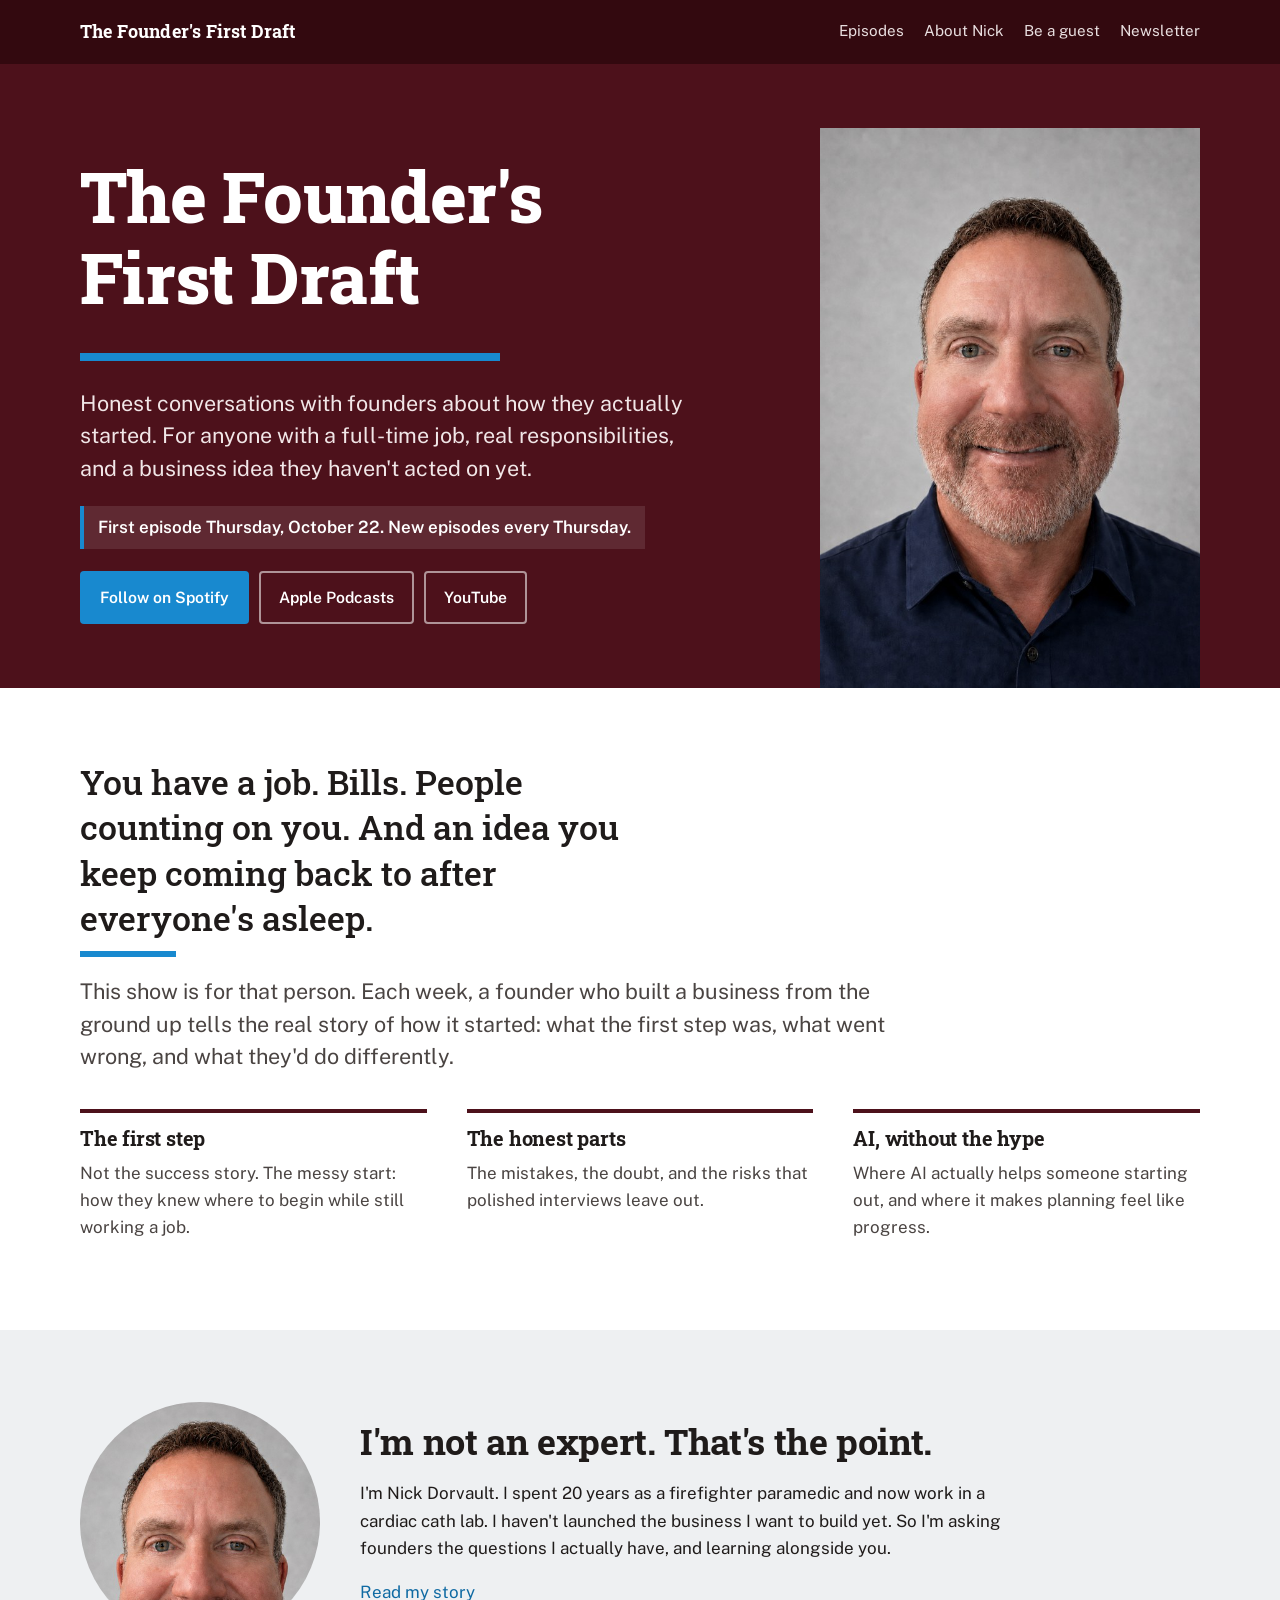
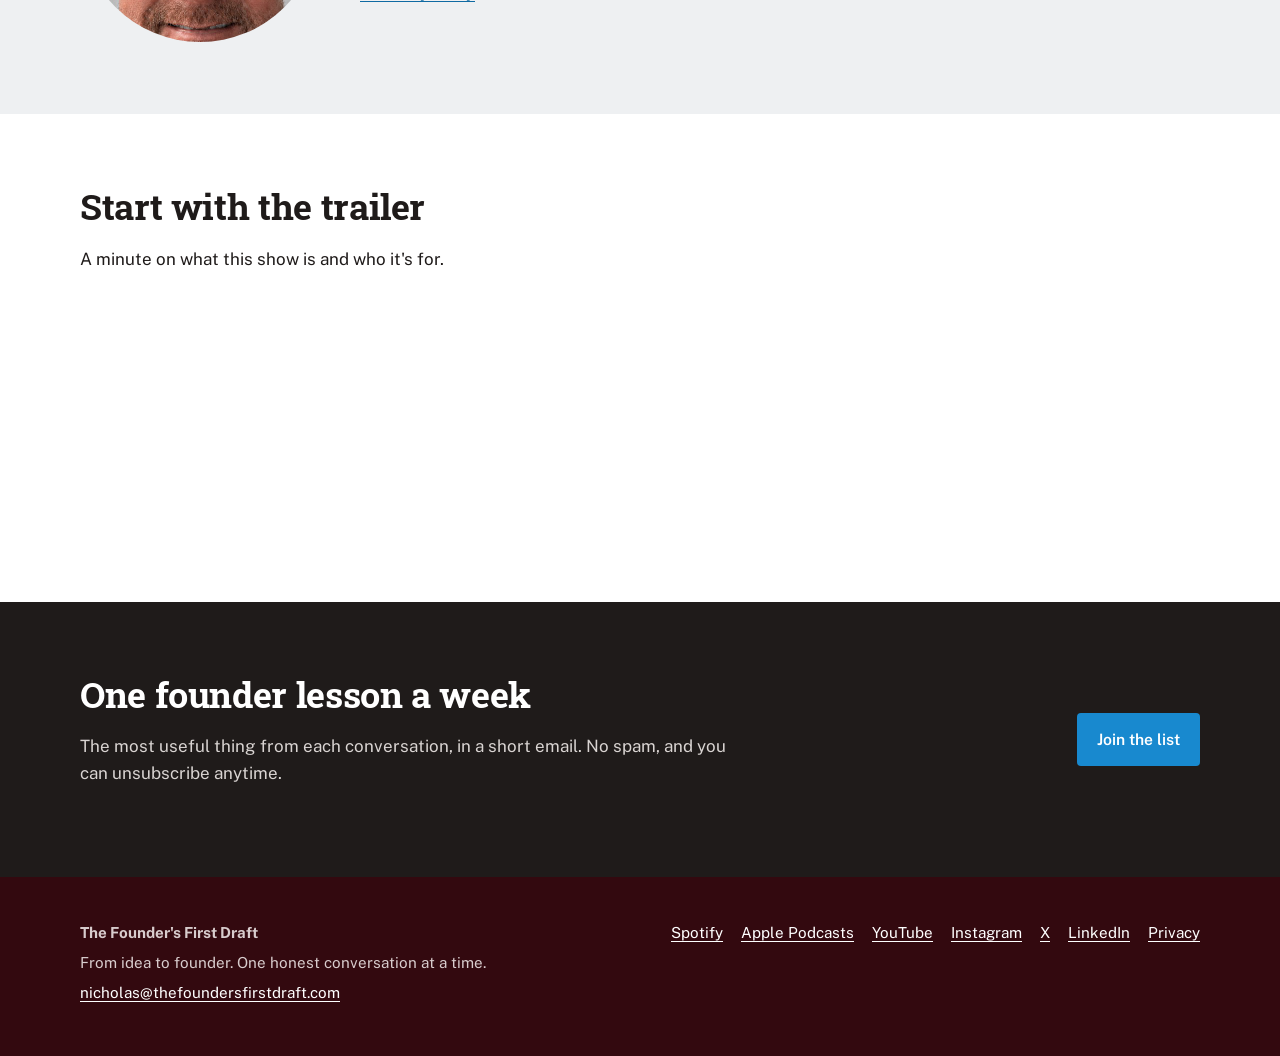
==== index.html @ 03637334 "Rebuild site as static pages for GitHub Pages New home, about, episodes, guest, newsletter and priva" ====
<!doctype html>
<html lang="en">
<head>
<meta charset="utf-8">
<meta name="viewport" content="width=device-width, initial-scale=1">
<title>The Founder's First Draft | A podcast for people with a job and an idea</title>
<meta name="description" content="Honest conversations with founders about how they actually started, for people with a full-time job and a business idea they haven't acted on yet. Hosted by Nick Dorvault.">
<link rel="canonical" href="https://thefoundersfirstdraft.com/">
<meta property="og:type" content="website">
<meta property="og:site_name" content="The Founder's First Draft">
<meta property="og:title" content="The Founder's First Draft">
<meta property="og:description" content="Honest conversations with founders about how they actually started. From idea to founder, one honest conversation at a time.">
<meta property="og:url" content="https://thefoundersfirstdraft.com/">
<meta property="og:image" content="https://thefoundersfirstdraft.com/img/og-image.jpg">
<meta property="og:image:width" content="1200">
<meta property="og:image:height" content="630">
<meta property="og:image:alt" content="Nick Dorvault, host of The Founder's First Draft">
<meta name="twitter:card" content="summary_large_image">
<meta name="twitter:site" content="@foundrsdraft">
<link rel="icon" href="img/favicon.svg" type="image/svg+xml">
<link rel="apple-touch-icon" href="img/apple-touch-icon.png">
<link rel="preconnect" href="https://fonts.googleapis.com">
<link rel="preconnect" href="https://fonts.gstatic.com" crossorigin>
<link href="https://fonts.googleapis.com/css2?family=Public+Sans:wght@400;600;700&family=Roboto+Slab:wght@500;700;800&display=swap" rel="stylesheet">
<link rel="stylesheet" href="styles.css">
<script async src="https://www.googletagmanager.com/gtag/js?id=G-2Q0HF4FX7N"></script>
<script>window.dataLayer=window.dataLayer||[];function gtag(){dataLayer.push(arguments);}gtag('js',new Date());gtag('config','G-2Q0HF4FX7N');</script>
<script type="application/ld+json">
{
  "@context": "https://schema.org",
  "@type": "PodcastSeries",
  "name": "The Founder's First Draft",
  "url": "https://thefoundersfirstdraft.com/",
  "description": "Honest conversations with founders about how they actually started, for people with a full-time job and a business idea.",
  "image": "https://thefoundersfirstdraft.com/img/cover.jpg",
  "author": { "@type": "Person", "name": "Nick Dorvault" },
  "sameAs": [
    "https://open.spotify.com/show/4vHqsm9LxcR3t2k3SPgh0b",
    "https://podcasts.apple.com/us/podcast/the-founders-first-draft/id6808995737",
    "https://www.youtube.com/@TheFoundersFirstDraft",
    "https://www.instagram.com/foundersfirstdraft/",
    "https://x.com/foundrsdraft"
  ]
}
</script>
</head>
<body>
<a class="skip" href="#main">Skip to content</a>
<header class="site-header">
  <div class="wrap">
    <a class="brand" href="index.html">The Founder's First Draft</a>
    <nav class="nav" aria-label="Main">
      <a href="episodes/index.html">Episodes</a>
      <a href="about.html">About Nick</a>
      <a href="guest.html">Be a guest</a>
      <a href="newsletter.html">Newsletter</a>
    </nav>
  </div>
</header>

<main id="main">
  <section class="hero">
    <div class="wrap">
      <div class="hero-copy">
        <h1>The Founder's First&nbsp;Draft</h1>
        <span class="rule" aria-hidden="true"></span>
        <p class="lede">Honest conversations with founders about how they actually started. For anyone with a full-time job, real responsibilities, and a business idea they haven't acted on yet.</p>
        <p class="launch">First episode Thursday, October 22. New episodes every Thursday.</p>
        <ul class="listen">
          <li><a class="btn btn-primary" href="https://open.spotify.com/show/4vHqsm9LxcR3t2k3SPgh0b">Follow on Spotify</a></li>
          <li><a class="btn btn-ghost" href="https://podcasts.apple.com/us/podcast/the-founders-first-draft/id6808995737">Apple Podcasts</a></li>
          <li><a class="btn btn-ghost" href="https://www.youtube.com/@TheFoundersFirstDraft">YouTube</a></li>
        </ul>
      </div>
      <div class="hero-photo">
        <img src="img/nick.jpg" alt="Nick Dorvault, host of The Founder's First Draft" width="675" height="900">
      </div>
    </div>
  </section>

  <section class="section">
    <div class="wrap">
      <p class="for-you">You have a job. Bills. People counting on you. And an idea you keep coming back to after everyone's asleep.</p>
      <span class="rule short" aria-hidden="true"></span>
      <p class="lede">This show is for that person. Each week, a founder who built a business from the ground up tells the real story of how it started: what the first step was, what went wrong, and what they'd do differently.</p>
      <div class="three">
        <div>
          <h3>The first step</h3>
          <p>Not the success story. The messy start: how they knew where to begin while still working a job.</p>
        </div>
        <div>
          <h3>The honest parts</h3>
          <p>The mistakes, the doubt, and the risks that polished interviews leave out.</p>
        </div>
        <div>
          <h3>AI, without the hype</h3>
          <p>Where AI actually helps someone starting out, and where it makes planning feel like progress.</p>
        </div>
      </div>
    </div>
  </section>

  <section class="section mist">
    <div class="wrap host">
      <img src="img/nick-square.jpg" alt="" width="240" height="240">
      <div>
        <h2>I'm not an expert. That's the point.</h2>
        <p>I'm Nick Dorvault. I spent 20 years as a firefighter paramedic and now work in a cardiac cath lab. I haven't launched the business I want to build yet. So I'm asking founders the questions I actually have, and learning alongside you.</p>
        <p><a href="about.html">Read my story</a></p>
      </div>
    </div>
  </section>

  <section class="section">
    <div class="wrap">
      <h2>Start with the trailer</h2>
      <p>A minute on what this show is and who it's for.</p>
      <iframe class="player" title="The Founder's First Draft on Spotify" src="https://open.spotify.com/embed/show/4vHqsm9LxcR3t2k3SPgh0b?utm_source=generator" height="232" loading="lazy" allow="autoplay; clipboard-write; encrypted-media; fullscreen; picture-in-picture"></iframe>
    </div>
  </section>

  <section class="section dark">
    <div class="wrap signup">
      <div>
        <h2>One founder lesson a week</h2>
        <p>The most useful thing from each conversation, in a short email. No spam, and you can unsubscribe anytime.</p>
      </div>
      <div>
        <a class="btn btn-primary" href="newsletter.html">Join the list</a>
      </div>
    </div>
  </section>
</main>

<footer class="site-footer">
  <div class="wrap">
    <div>
      <p><strong>The Founder's First Draft</strong></p>
      <p>From idea to founder. One honest conversation at a time.</p>
      <p><a href="mailto:nicholas@thefoundersfirstdraft.com">nicholas@thefoundersfirstdraft.com</a></p>
    </div>
    <ul class="foot-links" aria-label="Elsewhere">
      <li><a href="https://open.spotify.com/show/4vHqsm9LxcR3t2k3SPgh0b">Spotify</a></li>
      <li><a href="https://podcasts.apple.com/us/podcast/the-founders-first-draft/id6808995737">Apple Podcasts</a></li>
      <li><a href="https://www.youtube.com/@TheFoundersFirstDraft">YouTube</a></li>
      <li><a href="https://www.instagram.com/foundersfirstdraft/">Instagram</a></li>
      <li><a href="https://x.com/foundrsdraft">X</a></li>
      <li><a href="https://www.linkedin.com/in/nicholas-dorvault-586a56173">LinkedIn</a></li>
      <li><a href="privacy/index.html">Privacy</a></li>
    </ul>
  </div>
</footer>
</body>
</html>
---- styles.css ----
/* The Founder's First Draft — site styles
   Palette pulled from the show's cover art. */
:root {
  --ink: #1f1b1a;
  --ink-soft: #4a4442;
  --oxblood: #4d111b;
  --oxblood-deep: #33090f;
  --blue: #1889cf;
  --blue-dark: #0f6aa3;
  --paper: #ffffff;
  --mist: #eef0f2;
  --line: #d9dcdf;
  --measure: 66ch;
  --slab: "Roboto Slab", Georgia, serif;
  --sans: "Public Sans", system-ui, -apple-system, "Segoe UI", sans-serif;
}

*, *::before, *::after { box-sizing: border-box; }
html { -webkit-text-size-adjust: 100%; }
body {
  margin: 0;
  background: var(--paper);
  color: var(--ink);
  font-family: var(--sans);
  font-size: 1.0625rem;
  line-height: 1.6;
}
img { max-width: 100%; display: block; }
a { color: var(--blue-dark); text-underline-offset: 3px; }
a:hover { color: var(--oxblood); }
:focus-visible { outline: 3px solid var(--blue); outline-offset: 3px; border-radius: 2px; }

.wrap { width: min(1120px, 100% - 32px); margin-inline: auto; }
.skip { position: absolute; left: -999px; }
.skip:focus { left: 16px; top: 16px; background: var(--paper); padding: 8px 12px; z-index: 10; }

/* Header */
.site-header { background: var(--oxblood-deep); color: #fff; }
.site-header .wrap { display: flex; align-items: center; justify-content: space-between; gap: 16px; min-height: 64px; flex-wrap: wrap; padding-block: 10px; }
.brand { font-family: var(--slab); font-weight: 700; font-size: 1.15rem; color: #fff; text-decoration: none; letter-spacing: .01em; }
.brand:hover { color: #fff; }
.nav { display: flex; gap: 4px 20px; flex-wrap: wrap; }
.nav a { color: #e9dfe0; text-decoration: none; font-size: .95rem; padding: 4px 0; border-bottom: 2px solid transparent; }
.nav a:hover, .nav a[aria-current="page"] { color: #fff; border-bottom-color: var(--blue); }

/* Type */
h1, h2, h3 { font-family: var(--slab); line-height: 1.15; margin: 0 0 .5em; letter-spacing: -.01em; }
h1 { font-size: clamp(2.4rem, 6vw, 4.4rem); font-weight: 800; }
h2 { font-size: clamp(1.6rem, 3.2vw, 2.25rem); font-weight: 700; }
h3 { font-size: 1.25rem; font-weight: 700; }
p { margin: 0 0 1em; max-width: var(--measure); }
.lede { font-size: clamp(1.15rem, 2vw, 1.35rem); line-height: 1.5; color: var(--ink-soft); }

/* The signature: the blue rule from the cover art */
.rule { display: block; width: min(420px, 80%); height: 8px; background: var(--blue); margin: 18px 0 26px; }
.rule.short { width: 96px; height: 6px; margin: 10px 0 18px; }

/* Hero */
.hero { background: var(--oxblood); color: #fff; overflow: hidden; }
.hero .wrap { display: grid; grid-template-columns: 1.15fr .85fr; align-items: end; gap: 40px; padding-top: 64px; }
.hero h1 { color: #fff; }
.hero .lede { color: #f1e6e7; }
.hero-copy { padding-bottom: 64px; }
.hero-photo { align-self: end; }
.hero-photo img { width: 100%; max-width: 380px; max-height: 560px; object-fit: cover; object-position: 50% 20%; margin-left: auto; filter: saturate(.9); }
.launch { display: inline-block; font-weight: 600; color: #fff; background: rgba(255,255,255,.1); border-left: 4px solid var(--blue); padding: 8px 14px; margin-bottom: 22px; }

/* Listen buttons */
.listen { display: flex; flex-wrap: wrap; gap: 10px; margin: 0; padding: 0; list-style: none; }
.btn { display: inline-flex; align-items: center; gap: 8px; padding: 12px 18px; font-weight: 600; font-size: .98rem; text-decoration: none; border-radius: 4px; border: 2px solid transparent; }
.btn svg { width: 20px; height: 20px; flex: none; }
.btn-primary { background: var(--blue); color: #fff; }
.btn-primary:hover { background: var(--blue-dark); color: #fff; }
.btn-ghost { border-color: rgba(255,255,255,.55); color: #fff; }
.btn-ghost:hover { border-color: #fff; color: #fff; background: rgba(255,255,255,.08); }
.btn-dark { border-color: var(--ink); color: var(--ink); }
.btn-dark:hover { background: var(--ink); color: #fff; }

/* Sections */
.section { padding-block: 72px; }
.section.mist { background: var(--mist); }
.section.dark { background: var(--ink); color: #f3f1f0; }
.section.dark h2 { color: #fff; }
.section.dark p { color: #d9d4d2; }

.for-you { font-family: var(--slab); font-size: clamp(1.5rem, 3vw, 2.1rem); line-height: 1.35; font-weight: 500; max-width: 30ch; margin: 0; }

.three { display: grid; grid-template-columns: repeat(3, 1fr); gap: 40px; margin-top: 36px; }
.three h3 { border-top: 4px solid var(--oxblood); padding-top: 14px; }
.three p { color: var(--ink-soft); }

.host { display: grid; grid-template-columns: 240px 1fr; gap: 40px; align-items: center; }
.host img { width: 240px; aspect-ratio: 1; object-fit: cover; object-position: 50% 25%; border-radius: 50%; }

.signup { display: grid; grid-template-columns: 1fr auto; gap: 24px 40px; align-items: center; }
.note { font-size: .92rem; color: var(--ink-soft); }
.section.dark .note { color: #b9b2b0; }

.player { width: 100%; max-width: 720px; border: 0; border-radius: 12px; }

/* Interior pages */
.page-head { background: var(--oxblood); color: #fff; padding-block: 56px 40px; }
.page-head h1 { color: #fff; font-size: clamp(2.2rem, 5vw, 3.4rem); }
.page-head .lede { color: #f1e6e7; }
.prose { padding-block: 56px 72px; }
.prose h2 { margin-top: 1.6em; }
.prose ul, .prose ol { max-width: var(--measure); padding-left: 1.2em; }
.prose li { margin-bottom: .5em; }
.steps { counter-reset: s; list-style: none; padding: 0; max-width: var(--measure); }
.steps li { counter-increment: s; position: relative; padding-left: 52px; margin-bottom: 22px; }
.steps li::before { content: counter(s); position: absolute; left: 0; top: -2px; width: 36px; height: 36px; border-radius: 50%; background: var(--oxblood); color: #fff; font-family: var(--slab); font-weight: 700; display: grid; place-items: center; }
.about-grid { display: grid; grid-template-columns: 1fr 320px; gap: 56px; align-items: start; }
.about-grid img { width: 100%; border-radius: 6px; }
.callout { background: var(--mist); border-left: 6px solid var(--blue); padding: 22px 24px; max-width: var(--measure); margin: 28px 0; }
.callout p:last-child { margin-bottom: 0; }

/* Footer */
.site-footer { background: var(--oxblood-deep); color: #d8cccd; padding-block: 44px; font-size: .95rem; }
.site-footer .wrap { display: flex; flex-wrap: wrap; justify-content: space-between; gap: 24px; }
.site-footer a { color: #fff; }
.site-footer p { margin: 0 0 .4em; }
.foot-links { display: flex; flex-wrap: wrap; gap: 8px 18px; list-style: none; margin: 0; padding: 0; }

@media (max-width: 860px) {
  .hero .wrap { grid-template-columns: 1fr; padding-top: 44px; gap: 0; }
  .hero-copy { padding-bottom: 28px; }
  .hero-photo img { max-width: 300px; margin-inline: auto; }
  .three { grid-template-columns: 1fr; gap: 24px; }
  .host { grid-template-columns: 1fr; gap: 24px; }
  .host img { width: 160px; }
  .signup { grid-template-columns: 1fr; }
  .about-grid { grid-template-columns: 1fr; }
  .about-grid img { max-width: 280px; }
  .section { padding-block: 52px; }
}
@media (prefers-reduced-motion: reduce) { * { scroll-behavior: auto !important; } }
.host img { height: auto; }
.prose .wrap > h2:first-child, .prose .wrap > div > h2:first-child { margin-top: 0; }
@media (max-width: 860px) {
  .hero-photo img { max-width: 230px; max-height: 300px; }
}
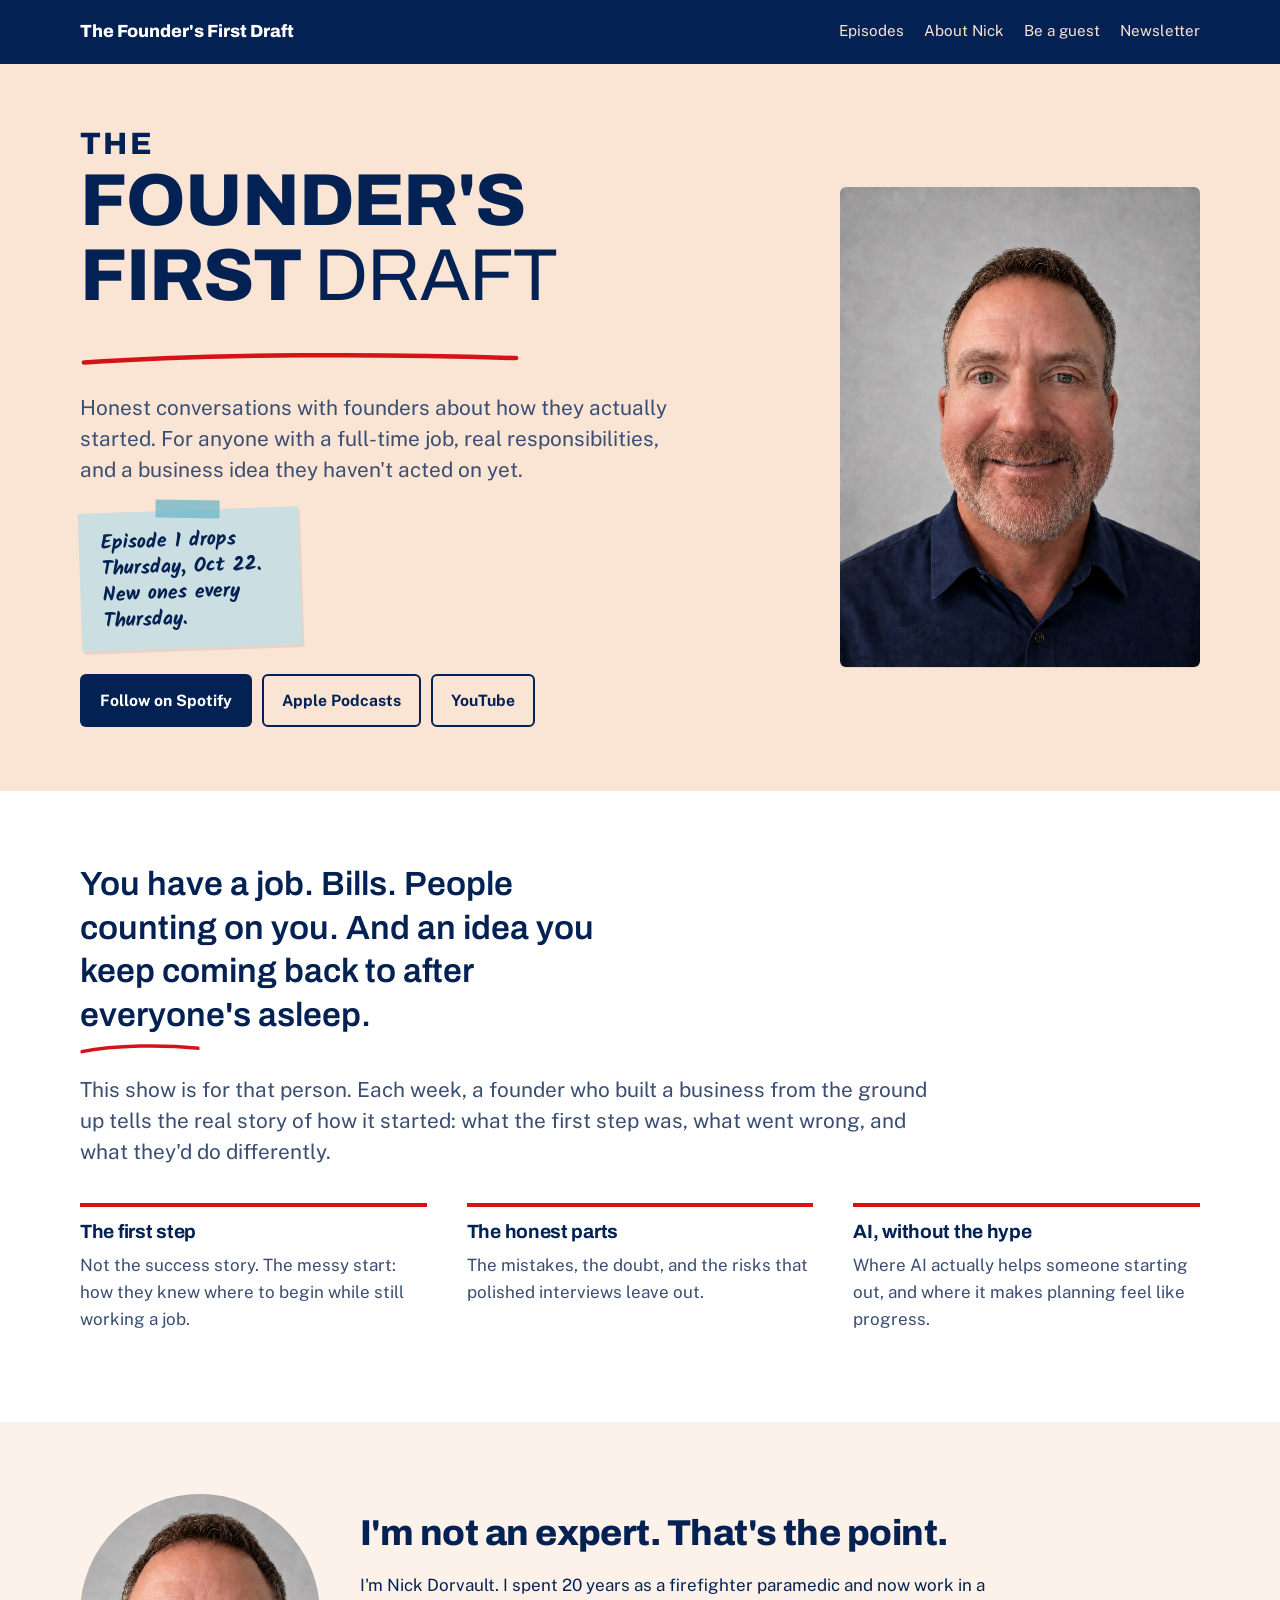
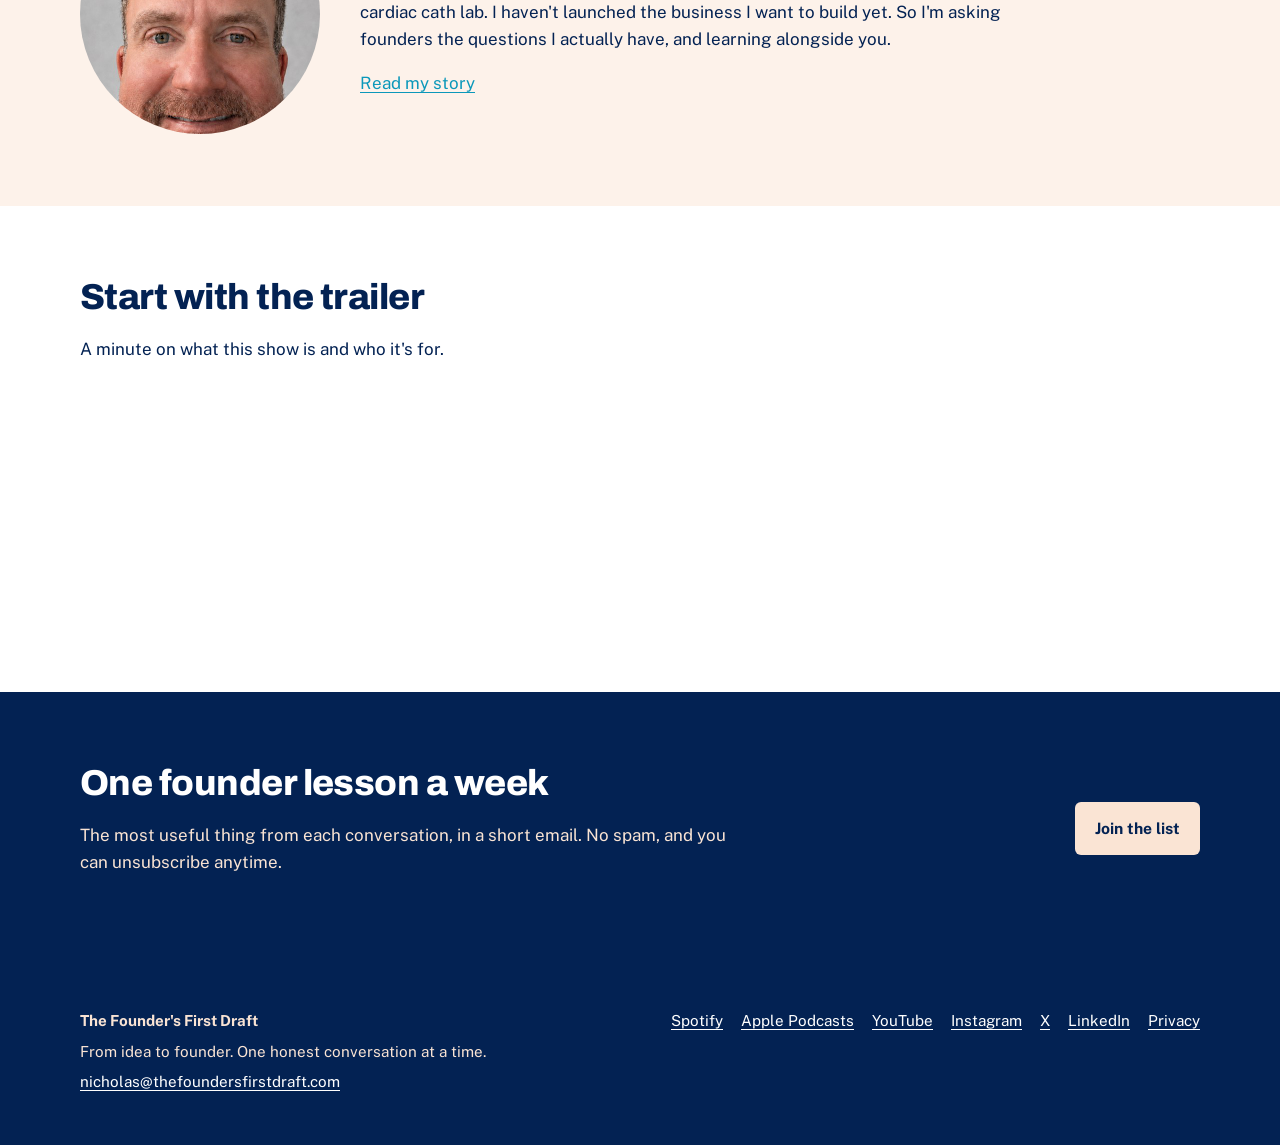
==== commit bb9369e7: "Restyle site to match the official cover (Cover A) Co-Authored-By: Claude Opus 5.5 <noreply@anthropi" ====
--- a/index.html
+++ b/index.html
@@ -14,14 +14,14 @@
 <meta property="og:image" content="https://thefoundersfirstdraft.com/img/og-image.jpg">
 <meta property="og:image:width" content="1200">
 <meta property="og:image:height" content="630">
-<meta property="og:image:alt" content="Nick Dorvault, host of The Founder's First Draft">
+<meta property="og:image:alt" content="The Founder's First Draft podcast cover">
 <meta name="twitter:card" content="summary_large_image">
 <meta name="twitter:site" content="@foundrsdraft">
 <link rel="icon" href="img/favicon.svg" type="image/svg+xml">
 <link rel="apple-touch-icon" href="img/apple-touch-icon.png">
 <link rel="preconnect" href="https://fonts.googleapis.com">
 <link rel="preconnect" href="https://fonts.gstatic.com" crossorigin>
-<link href="https://fonts.googleapis.com/css2?family=Public+Sans:wght@400;600;700&family=Roboto+Slab:wght@500;700;800&display=swap" rel="stylesheet">
+<link href="https://fonts.googleapis.com/css2?family=Archivo:wght@400;600;700;800&family=Kalam:wght@700&family=Public+Sans:wght@400;600;700&display=swap" rel="stylesheet">
 <link rel="stylesheet" href="styles.css">
 <script async src="https://www.googletagmanager.com/gtag/js?id=G-2Q0HF4FX7N"></script>
 <script>window.dataLayer=window.dataLayer||[];function gtag(){dataLayer.push(arguments);}gtag('js',new Date());gtag('config','G-2Q0HF4FX7N');</script>
@@ -62,10 +62,10 @@
   <section class="hero">
     <div class="wrap">
       <div class="hero-copy">
-        <h1>The Founder's First&nbsp;Draft</h1>
+        <h1><span class="the">The</span>Founder's First <span class="light">Draft</span></h1>
         <span class="rule" aria-hidden="true"></span>
         <p class="lede">Honest conversations with founders about how they actually started. For anyone with a full-time job, real responsibilities, and a business idea they haven't acted on yet.</p>
-        <p class="launch">First episode Thursday, October 22. New episodes every Thursday.</p>
+        <p class="launch">Episode 1 drops Thursday, Oct 22.<br>New ones every Thursday.</p>
         <ul class="listen">
           <li><a class="btn btn-primary" href="https://open.spotify.com/show/4vHqsm9LxcR3t2k3SPgh0b">Follow on Spotify</a></li>
           <li><a class="btn btn-ghost" href="https://podcasts.apple.com/us/podcast/the-founders-first-draft/id6808995737">Apple Podcasts</a></li>
--- a/styles.css
+++ b/styles.css
@@ -1,130 +1,131 @@
 /* The Founder's First Draft — site styles
-   Palette pulled from the show's cover art. */
+   Palette and motifs taken from the show cover (Cover A):
+   peach paper, navy type, red underline swoosh, sticky note. */
 :root {
-  --ink: #1f1b1a;
-  --ink-soft: #4a4442;
-  --oxblood: #4d111b;
-  --oxblood-deep: #33090f;
-  --blue: #1889cf;
-  --blue-dark: #0f6aa3;
-  --paper: #ffffff;
-  --mist: #eef0f2;
-  --line: #d9dcdf;
+  --navy: #032253;
+  --navy-soft: #3a4d72;
+  --paper: #fae4d4;
+  --paper-light: #fdf2ea;
+  --white: #ffffff;
+  --red: #d51218;
+  --teal: #0b98ba;
+  --note: #cbdee1;
+  --tape: #74b9c8;
+  --line: #ead2c2;
   --measure: 66ch;
-  --slab: "Roboto Slab", Georgia, serif;
+  --display: "Archivo", "Helvetica Neue", Arial, sans-serif;
   --sans: "Public Sans", system-ui, -apple-system, "Segoe UI", sans-serif;
+  --hand: "Kalam", "Comic Sans MS", cursive;
+  --swoosh: url("data:image/svg+xml,%3Csvg xmlns='http://www.w3.org/2000/svg' viewBox='0 0 400 20' preserveAspectRatio='none'%3E%3Cpath d='M4 14 C 120 4, 280 4, 396 9' fill='none' stroke='%23d51218' stroke-width='5' stroke-linecap='round'/%3E%3C/svg%3E");
 }
 
 *, *::before, *::after { box-sizing: border-box; }
 html { -webkit-text-size-adjust: 100%; }
-body {
-  margin: 0;
-  background: var(--paper);
-  color: var(--ink);
-  font-family: var(--sans);
-  font-size: 1.0625rem;
-  line-height: 1.6;
-}
+body { margin: 0; background: var(--white); color: var(--navy); font-family: var(--sans); font-size: 1.0625rem; line-height: 1.6; }
 img { max-width: 100%; display: block; }
-a { color: var(--blue-dark); text-underline-offset: 3px; }
-a:hover { color: var(--oxblood); }
-:focus-visible { outline: 3px solid var(--blue); outline-offset: 3px; border-radius: 2px; }
+a { color: var(--teal); text-underline-offset: 3px; }
+a:hover { color: var(--red); }
+:focus-visible { outline: 3px solid var(--teal); outline-offset: 3px; border-radius: 2px; }
 
 .wrap { width: min(1120px, 100% - 32px); margin-inline: auto; }
 .skip { position: absolute; left: -999px; }
-.skip:focus { left: 16px; top: 16px; background: var(--paper); padding: 8px 12px; z-index: 10; }
+.skip:focus { left: 16px; top: 16px; background: var(--white); padding: 8px 12px; z-index: 10; }
 
 /* Header */
-.site-header { background: var(--oxblood-deep); color: #fff; }
+.site-header { background: var(--navy); color: var(--paper); }
 .site-header .wrap { display: flex; align-items: center; justify-content: space-between; gap: 16px; min-height: 64px; flex-wrap: wrap; padding-block: 10px; }
-.brand { font-family: var(--slab); font-weight: 700; font-size: 1.15rem; color: #fff; text-decoration: none; letter-spacing: .01em; }
-.brand:hover { color: #fff; }
+.brand { font-family: var(--display); font-weight: 800; font-size: 1.1rem; color: var(--white); text-decoration: none; }
+.brand:hover { color: var(--white); }
 .nav { display: flex; gap: 4px 20px; flex-wrap: wrap; }
-.nav a { color: #e9dfe0; text-decoration: none; font-size: .95rem; padding: 4px 0; border-bottom: 2px solid transparent; }
-.nav a:hover, .nav a[aria-current="page"] { color: #fff; border-bottom-color: var(--blue); }
+.nav a { color: var(--paper); text-decoration: none; font-size: .95rem; padding: 4px 0; border-bottom: 2px solid transparent; }
+.nav a:hover, .nav a[aria-current="page"] { color: var(--white); border-bottom-color: var(--red); }
 
 /* Type */
-h1, h2, h3 { font-family: var(--slab); line-height: 1.15; margin: 0 0 .5em; letter-spacing: -.01em; }
-h1 { font-size: clamp(2.4rem, 6vw, 4.4rem); font-weight: 800; }
-h2 { font-size: clamp(1.6rem, 3.2vw, 2.25rem); font-weight: 700; }
-h3 { font-size: 1.25rem; font-weight: 700; }
+h1, h2, h3 { font-family: var(--display); line-height: 1.1; margin: 0 0 .5em; letter-spacing: -.015em; color: var(--navy); text-wrap: balance; }
+h1 { font-size: clamp(2.5rem, 6.2vw, 4.6rem); font-weight: 800; }
+h2 { font-size: clamp(1.6rem, 3.2vw, 2.25rem); font-weight: 800; }
+h3 { font-size: 1.2rem; font-weight: 700; }
 p { margin: 0 0 1em; max-width: var(--measure); }
-.lede { font-size: clamp(1.15rem, 2vw, 1.35rem); line-height: 1.5; color: var(--ink-soft); }
+.lede { font-size: clamp(1.15rem, 2vw, 1.3rem); line-height: 1.5; color: var(--navy-soft); }
 
-/* The signature: the blue rule from the cover art */
-.rule { display: block; width: min(420px, 80%); height: 8px; background: var(--blue); margin: 18px 0 26px; }
-.rule.short { width: 96px; height: 6px; margin: 10px 0 18px; }
+/* Signature: the red hand-drawn underline from the cover */
+.rule { display: block; width: min(440px, 85%); height: 18px; background: var(--swoosh) no-repeat center / 100% 100%; margin: 6px 0 24px; }
+.rule.short { width: 120px; height: 14px; margin: 4px 0 18px; }
 
 /* Hero */
-.hero { background: var(--oxblood); color: #fff; overflow: hidden; }
-.hero .wrap { display: grid; grid-template-columns: 1.15fr .85fr; align-items: end; gap: 40px; padding-top: 64px; }
-.hero h1 { color: #fff; }
-.hero .lede { color: #f1e6e7; }
-.hero-copy { padding-bottom: 64px; }
-.hero-photo { align-self: end; }
-.hero-photo img { width: 100%; max-width: 380px; max-height: 560px; object-fit: cover; object-position: 50% 20%; margin-left: auto; filter: saturate(.9); }
-.launch { display: inline-block; font-weight: 600; color: #fff; background: rgba(255,255,255,.1); border-left: 4px solid var(--blue); padding: 8px 14px; margin-bottom: 22px; }
+.hero { background: var(--paper); overflow: hidden; }
+.hero .wrap { display: grid; grid-template-columns: 1.15fr .85fr; align-items: center; gap: 48px; padding-block: 64px; }
+.hero h1 { text-transform: uppercase; line-height: 1.02; }
+.hero h1 .the { display: block; font-size: .42em; letter-spacing: .08em; margin-bottom: .1em; }
+.hero h1 .light { font-weight: 400; }
+.hero-photo { position: relative; justify-self: end; }
+.hero-photo img { width: 100%; max-width: 360px; max-height: 480px; object-fit: cover; object-position: 50% 20%; border-radius: 6px; box-shadow: 0 1px 0 var(--line); }
+
+/* Sticky note (cover motif) */
+.launch { display: inline-block; font-family: var(--hand); font-weight: 700; font-size: 1.25rem; line-height: 1.3; color: var(--navy); background: var(--note); padding: 18px 22px 16px; margin: 4px 0 26px; transform: rotate(-2deg); position: relative; box-shadow: 2px 3px 0 rgba(3,34,83,.08); max-width: 22ch; }
+.launch::before { content: ""; position: absolute; top: -10px; left: 50%; width: 64px; height: 18px; margin-left: -32px; background: var(--tape); opacity: .8; transform: rotate(3deg); }
+.page-head .launch { transform: none; font-size: 1.05rem; }
 
 /* Listen buttons */
 .listen { display: flex; flex-wrap: wrap; gap: 10px; margin: 0; padding: 0; list-style: none; }
-.btn { display: inline-flex; align-items: center; gap: 8px; padding: 12px 18px; font-weight: 600; font-size: .98rem; text-decoration: none; border-radius: 4px; border: 2px solid transparent; }
-.btn svg { width: 20px; height: 20px; flex: none; }
-.btn-primary { background: var(--blue); color: #fff; }
-.btn-primary:hover { background: var(--blue-dark); color: #fff; }
-.btn-ghost { border-color: rgba(255,255,255,.55); color: #fff; }
-.btn-ghost:hover { border-color: #fff; color: #fff; background: rgba(255,255,255,.08); }
-.btn-dark { border-color: var(--ink); color: var(--ink); }
-.btn-dark:hover { background: var(--ink); color: #fff; }
+.btn { display: inline-flex; align-items: center; gap: 8px; padding: 12px 18px; font-weight: 700; font-size: .98rem; text-decoration: none; border-radius: 6px; border: 2px solid transparent; }
+.btn-primary { background: var(--navy); color: var(--white); }
+.btn-primary:hover { background: var(--red); color: var(--white); }
+.btn-ghost, .btn-dark { border-color: var(--navy); color: var(--navy); }
+.btn-ghost:hover, .btn-dark:hover { background: var(--navy); color: var(--white); }
+.section.dark .btn-primary { background: var(--paper); color: var(--navy); }
+.section.dark .btn-primary:hover { background: var(--white); color: var(--navy); }
 
 /* Sections */
 .section { padding-block: 72px; }
-.section.mist { background: var(--mist); }
-.section.dark { background: var(--ink); color: #f3f1f0; }
-.section.dark h2 { color: #fff; }
-.section.dark p { color: #d9d4d2; }
+.section.mist { background: var(--paper-light); }
+.section.dark { background: var(--navy); color: var(--paper); }
+.section.dark h2 { color: var(--white); }
+.section.dark p { color: var(--paper); }
 
-.for-you { font-family: var(--slab); font-size: clamp(1.5rem, 3vw, 2.1rem); line-height: 1.35; font-weight: 500; max-width: 30ch; margin: 0; }
+.for-you { font-family: var(--display); font-size: clamp(1.5rem, 3vw, 2.1rem); line-height: 1.3; font-weight: 600; max-width: 30ch; margin: 0; }
 
 .three { display: grid; grid-template-columns: repeat(3, 1fr); gap: 40px; margin-top: 36px; }
-.three h3 { border-top: 4px solid var(--oxblood); padding-top: 14px; }
-.three p { color: var(--ink-soft); }
+.three h3 { border-top: 4px solid var(--red); padding-top: 14px; }
+.three p { color: var(--navy-soft); }
 
 .host { display: grid; grid-template-columns: 240px 1fr; gap: 40px; align-items: center; }
-.host img { width: 240px; aspect-ratio: 1; object-fit: cover; object-position: 50% 25%; border-radius: 50%; }
+.host img { width: 240px; height: auto; aspect-ratio: 1; object-fit: cover; object-position: 50% 25%; border-radius: 50%; }
 
 .signup { display: grid; grid-template-columns: 1fr auto; gap: 24px 40px; align-items: center; }
-.note { font-size: .92rem; color: var(--ink-soft); }
-.section.dark .note { color: #b9b2b0; }
+.note { font-size: .92rem; color: var(--navy-soft); }
 
 .player { width: 100%; max-width: 720px; border: 0; border-radius: 12px; }
 
 /* Interior pages */
-.page-head { background: var(--oxblood); color: #fff; padding-block: 56px 40px; }
-.page-head h1 { color: #fff; font-size: clamp(2.2rem, 5vw, 3.4rem); }
-.page-head .lede { color: #f1e6e7; }
+.page-head { background: var(--paper); padding-block: 56px 40px; }
+.page-head h1 { font-size: clamp(2.2rem, 5vw, 3.4rem); }
 .prose { padding-block: 56px 72px; }
 .prose h2 { margin-top: 1.6em; }
+.prose .wrap > h2:first-child, .prose .wrap > div > h2:first-child { margin-top: 0; }
 .prose ul, .prose ol { max-width: var(--measure); padding-left: 1.2em; }
+.prose .listen { padding-left: 0; }
 .prose li { margin-bottom: .5em; }
 .steps { counter-reset: s; list-style: none; padding: 0; max-width: var(--measure); }
+.prose .steps { padding-left: 0; }
 .steps li { counter-increment: s; position: relative; padding-left: 52px; margin-bottom: 22px; }
-.steps li::before { content: counter(s); position: absolute; left: 0; top: -2px; width: 36px; height: 36px; border-radius: 50%; background: var(--oxblood); color: #fff; font-family: var(--slab); font-weight: 700; display: grid; place-items: center; }
+.steps li::before { content: counter(s); position: absolute; left: 0; top: -2px; width: 36px; height: 36px; border-radius: 50%; background: var(--navy); color: var(--white); font-family: var(--display); font-weight: 800; display: grid; place-items: center; }
 .about-grid { display: grid; grid-template-columns: 1fr 320px; gap: 56px; align-items: start; }
 .about-grid img { width: 100%; border-radius: 6px; }
-.callout { background: var(--mist); border-left: 6px solid var(--blue); padding: 22px 24px; max-width: var(--measure); margin: 28px 0; }
+.callout { background: var(--paper-light); border-left: 6px solid var(--teal); padding: 22px 24px; max-width: var(--measure); margin: 28px 0; }
 .callout p:last-child { margin-bottom: 0; }
 
 /* Footer */
-.site-footer { background: var(--oxblood-deep); color: #d8cccd; padding-block: 44px; font-size: .95rem; }
+.site-footer { background: var(--navy); color: var(--paper); padding-block: 44px; font-size: .95rem; }
 .site-footer .wrap { display: flex; flex-wrap: wrap; justify-content: space-between; gap: 24px; }
-.site-footer a { color: #fff; }
-.site-footer p { margin: 0 0 .4em; }
+.site-footer a { color: var(--white); }
+.site-footer p { margin: 0 0 .4em; max-width: none; }
 .foot-links { display: flex; flex-wrap: wrap; gap: 8px 18px; list-style: none; margin: 0; padding: 0; }
 
 @media (max-width: 860px) {
-  .hero .wrap { grid-template-columns: 1fr; padding-top: 44px; gap: 0; }
-  .hero-copy { padding-bottom: 28px; }
-  .hero-photo img { max-width: 300px; margin-inline: auto; }
+  .hero .wrap { grid-template-columns: 1fr; padding-block: 44px; gap: 32px; }
+  .hero-photo { justify-self: start; }
+  .hero-photo img { max-width: 220px; max-height: 280px; }
   .three { grid-template-columns: 1fr; gap: 24px; }
   .host { grid-template-columns: 1fr; gap: 24px; }
   .host img { width: 160px; }
@@ -134,8 +135,3 @@
   .section { padding-block: 52px; }
 }
 @media (prefers-reduced-motion: reduce) { * { scroll-behavior: auto !important; } }
-.host img { height: auto; }
-.prose .wrap > h2:first-child, .prose .wrap > div > h2:first-child { margin-top: 0; }
-@media (max-width: 860px) {
-  .hero-photo img { max-width: 230px; max-height: 300px; }
-}
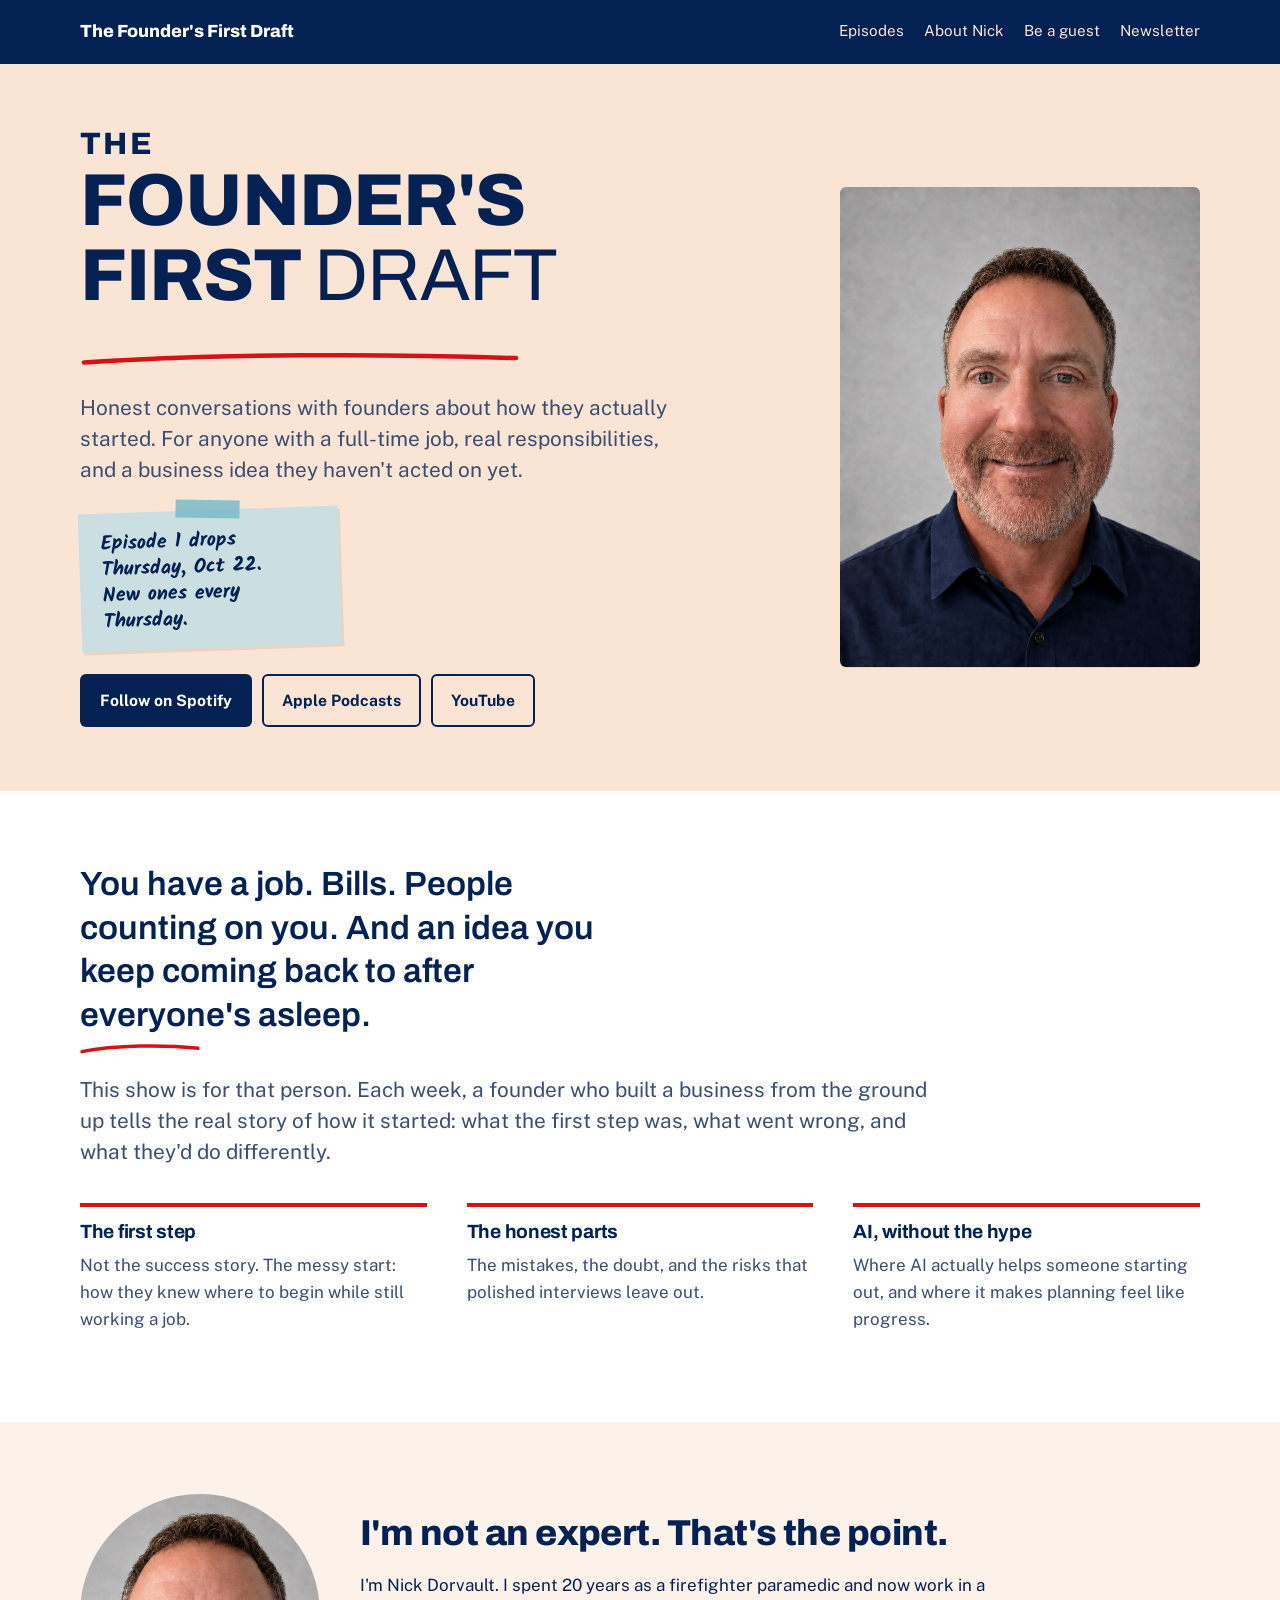
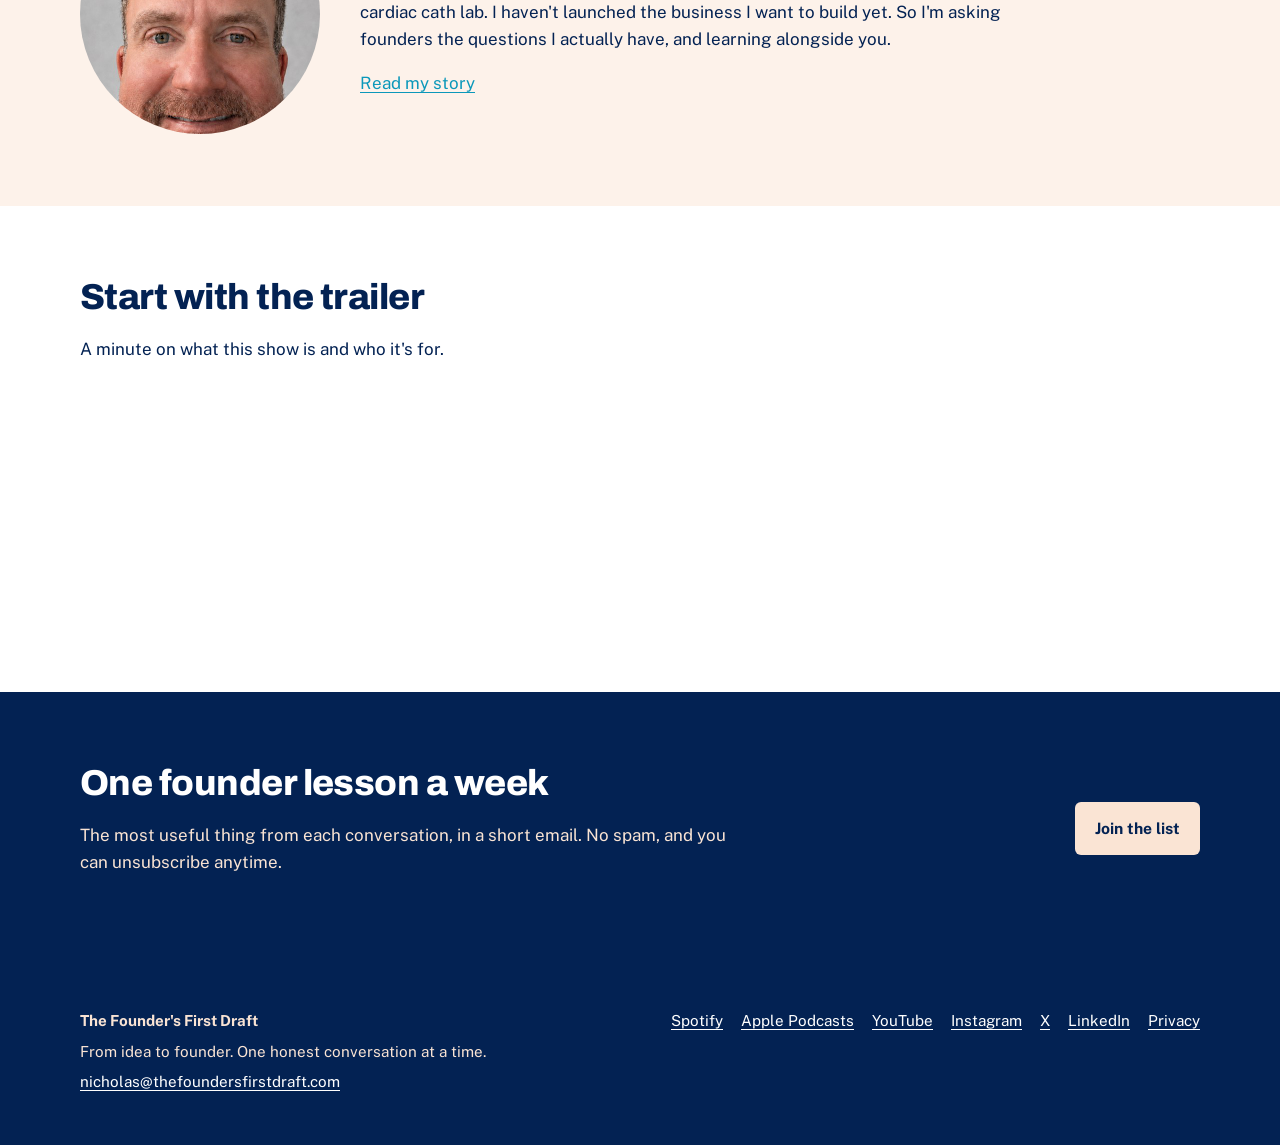
==== commit ddb8839b: "Widen launch note Co-Authored-By: Claude Opus 5.5 <noreply@anthropic.com> Claude-Session: https://cl" ====
--- a/index.html
+++ b/index.html
@@ -22,7 +22,7 @@
 <link rel="preconnect" href="https://fonts.googleapis.com">
 <link rel="preconnect" href="https://fonts.gstatic.com" crossorigin>
 <link href="https://fonts.googleapis.com/css2?family=Archivo:wght@400;600;700;800&family=Kalam:wght@700&family=Public+Sans:wght@400;600;700&display=swap" rel="stylesheet">
-<link rel="stylesheet" href="styles.css">
+<link rel="stylesheet" href="styles.css?v=4">
 <script async src="https://www.googletagmanager.com/gtag/js?id=G-2Q0HF4FX7N"></script>
 <script>window.dataLayer=window.dataLayer||[];function gtag(){dataLayer.push(arguments);}gtag('js',new Date());gtag('config','G-2Q0HF4FX7N');</script>
 <script type="application/ld+json">
--- a/styles.css
+++ b/styles.css
@@ -62,7 +62,7 @@
 .hero-photo img { width: 100%; max-width: 360px; max-height: 480px; object-fit: cover; object-position: 50% 20%; border-radius: 6px; box-shadow: 0 1px 0 var(--line); }
 
 /* Sticky note (cover motif) */
-.launch { display: inline-block; font-family: var(--hand); font-weight: 700; font-size: 1.25rem; line-height: 1.3; color: var(--navy); background: var(--note); padding: 18px 22px 16px; margin: 4px 0 26px; transform: rotate(-2deg); position: relative; box-shadow: 2px 3px 0 rgba(3,34,83,.08); max-width: 22ch; }
+.launch { display: inline-block; font-family: var(--hand); font-weight: 700; font-size: 1.25rem; line-height: 1.3; color: var(--navy); background: var(--note); padding: 18px 22px 16px; margin: 4px 0 26px; transform: rotate(-2deg); position: relative; box-shadow: 2px 3px 0 rgba(3,34,83,.08); max-width: 26ch; }
 .launch::before { content: ""; position: absolute; top: -10px; left: 50%; width: 64px; height: 18px; margin-left: -32px; background: var(--tape); opacity: .8; transform: rotate(3deg); }
 .page-head .launch { transform: none; font-size: 1.05rem; }
 
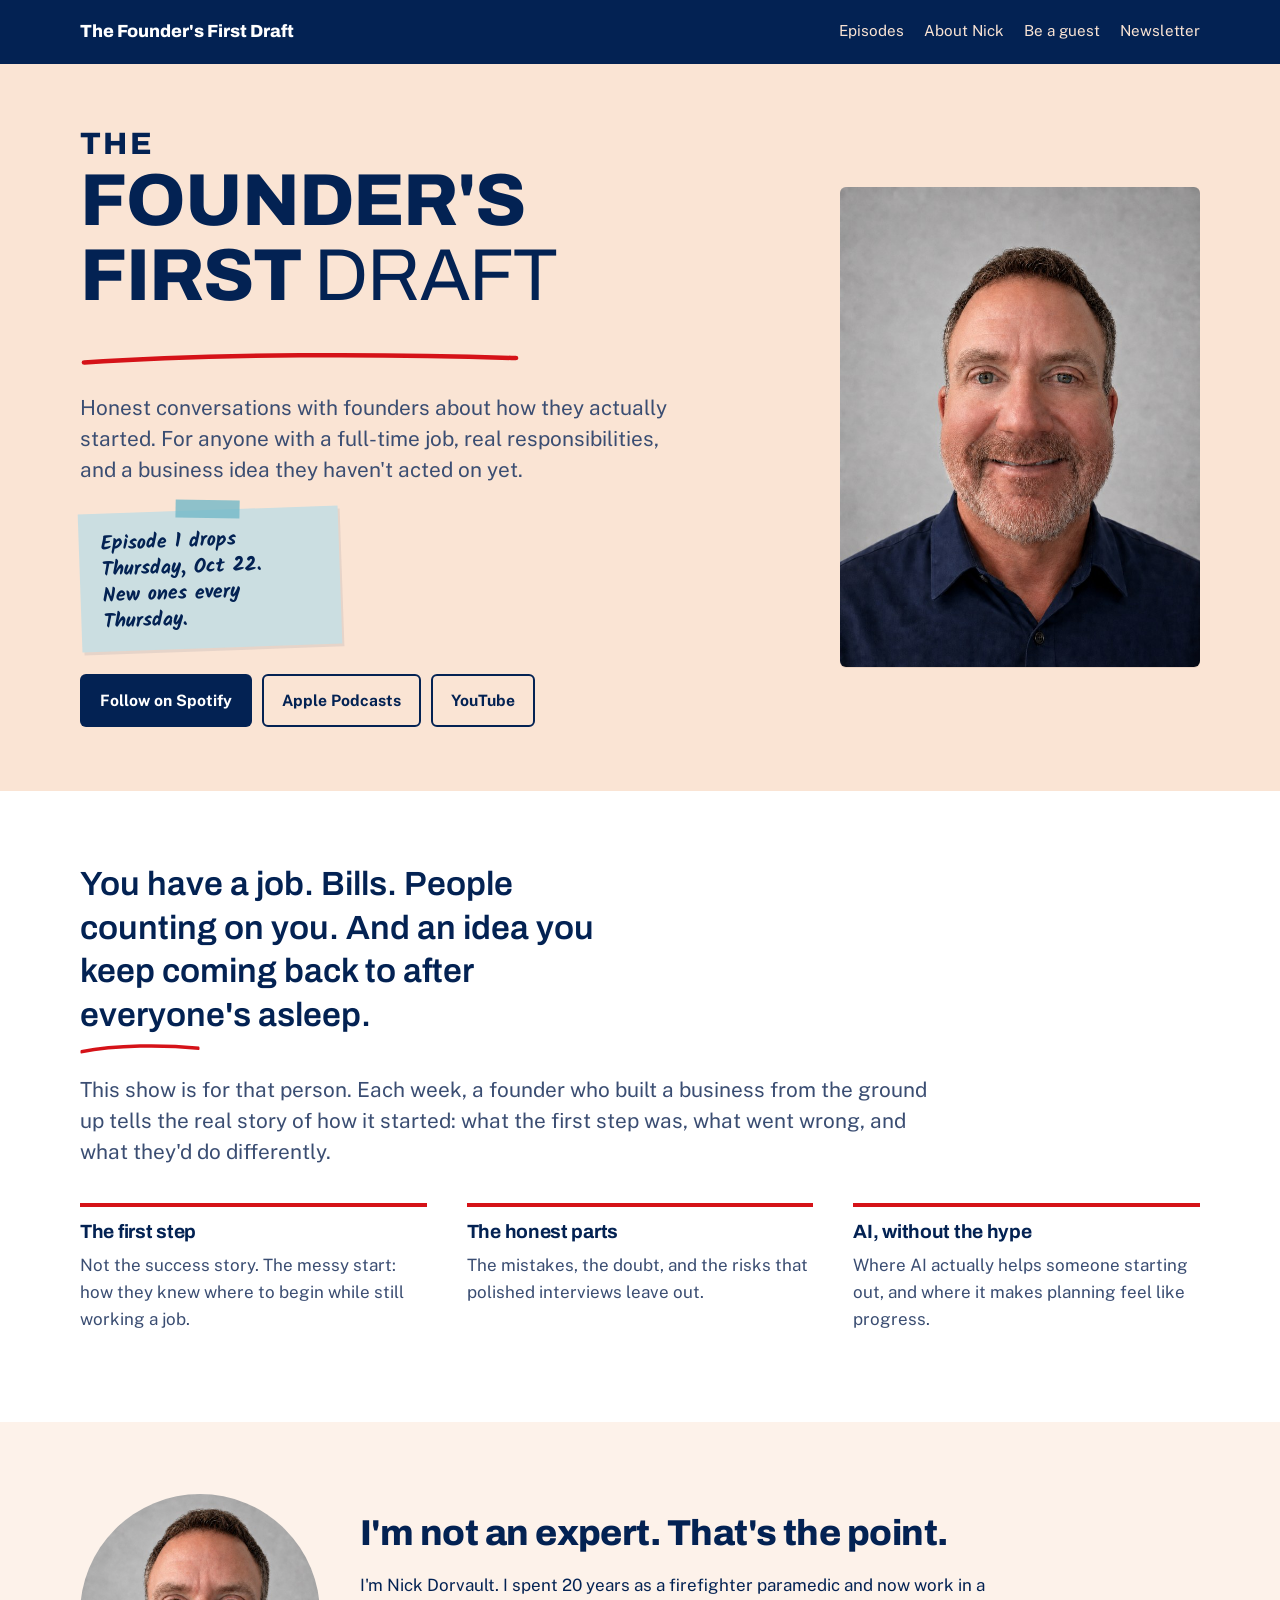
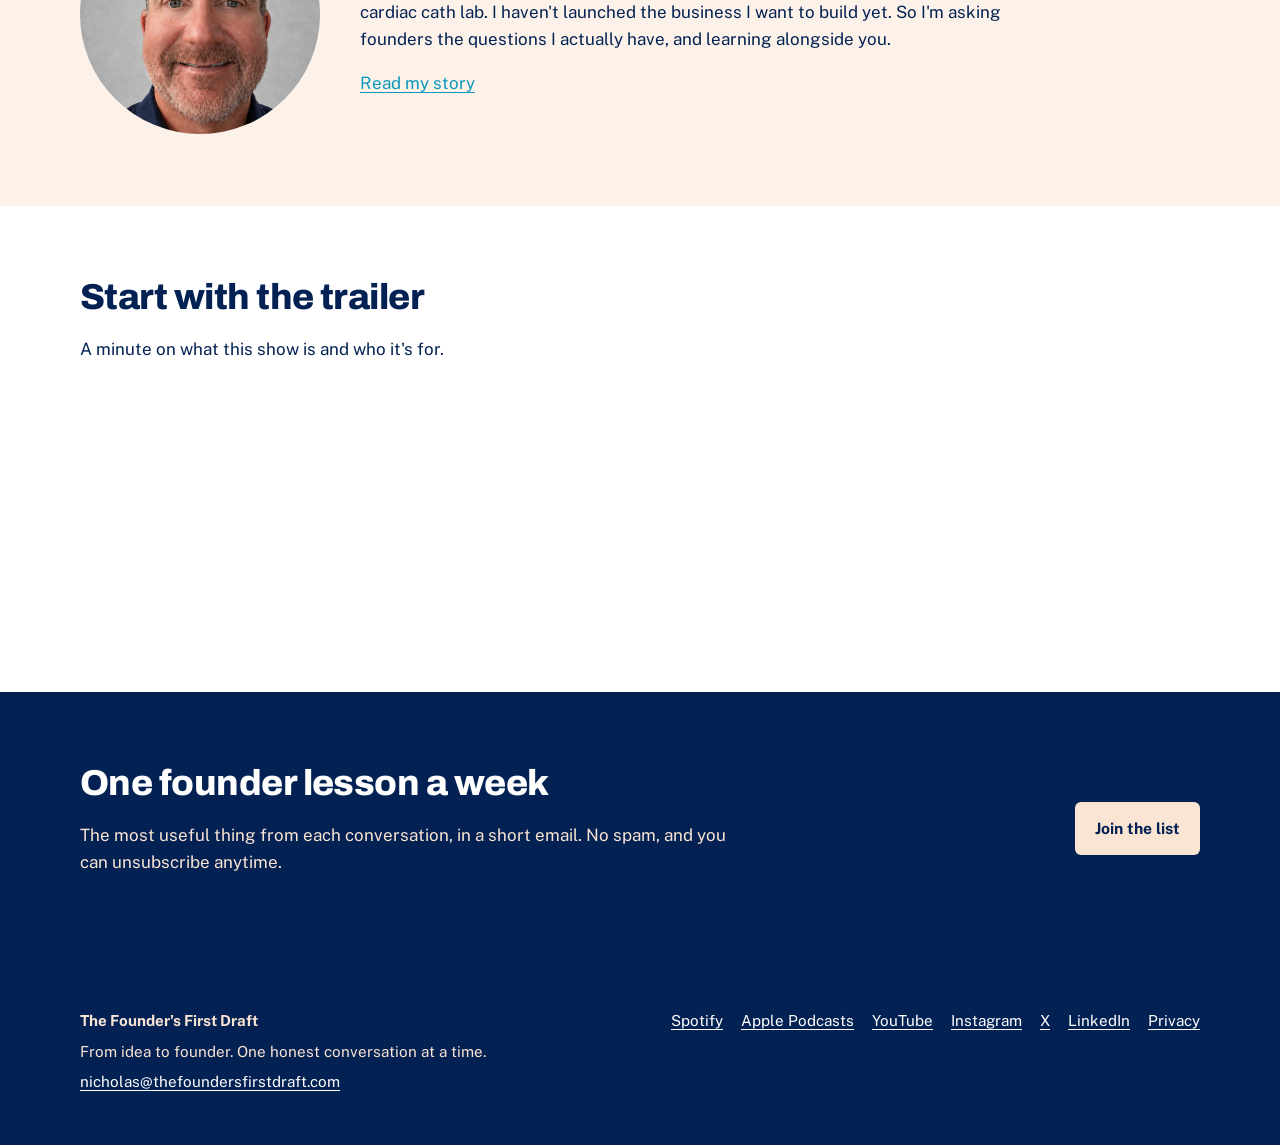
==== commit 7344659e: "Recrop host photo so the full face shows Co-Authored-By: Claude Opus 5.5 <noreply@anthropic.com> Cla" ====
--- a/index.html
+++ b/index.html
@@ -22,7 +22,7 @@
 <link rel="preconnect" href="https://fonts.googleapis.com">
 <link rel="preconnect" href="https://fonts.gstatic.com" crossorigin>
 <link href="https://fonts.googleapis.com/css2?family=Archivo:wght@400;600;700;800&family=Kalam:wght@700&family=Public+Sans:wght@400;600;700&display=swap" rel="stylesheet">
-<link rel="stylesheet" href="styles.css?v=4">
+<link rel="stylesheet" href="styles.css?v=5">
 <script async src="https://www.googletagmanager.com/gtag/js?id=G-2Q0HF4FX7N"></script>
 <script>window.dataLayer=window.dataLayer||[];function gtag(){dataLayer.push(arguments);}gtag('js',new Date());gtag('config','G-2Q0HF4FX7N');</script>
 <script type="application/ld+json">
@@ -102,7 +102,7 @@
 
   <section class="section mist">
     <div class="wrap host">
-      <img src="img/nick-square.jpg" alt="" width="240" height="240">
+      <img src="img/nick-square-v2.jpg" alt="" width="240" height="240">
       <div>
         <h2>I'm not an expert. That's the point.</h2>
         <p>I'm Nick Dorvault. I spent 20 years as a firefighter paramedic and now work in a cardiac cath lab. I haven't launched the business I want to build yet. So I'm asking founders the questions I actually have, and learning alongside you.</p>
--- a/styles.css
+++ b/styles.css
@@ -90,7 +90,7 @@
 .three p { color: var(--navy-soft); }
 
 .host { display: grid; grid-template-columns: 240px 1fr; gap: 40px; align-items: center; }
-.host img { width: 240px; height: auto; aspect-ratio: 1; object-fit: cover; object-position: 50% 25%; border-radius: 50%; }
+.host img { width: 240px; height: auto; aspect-ratio: 1; object-fit: cover; object-position: 50% 50%; border-radius: 50%; }
 
 .signup { display: grid; grid-template-columns: 1fr auto; gap: 24px 40px; align-items: center; }
 .note { font-size: .92rem; color: var(--navy-soft); }
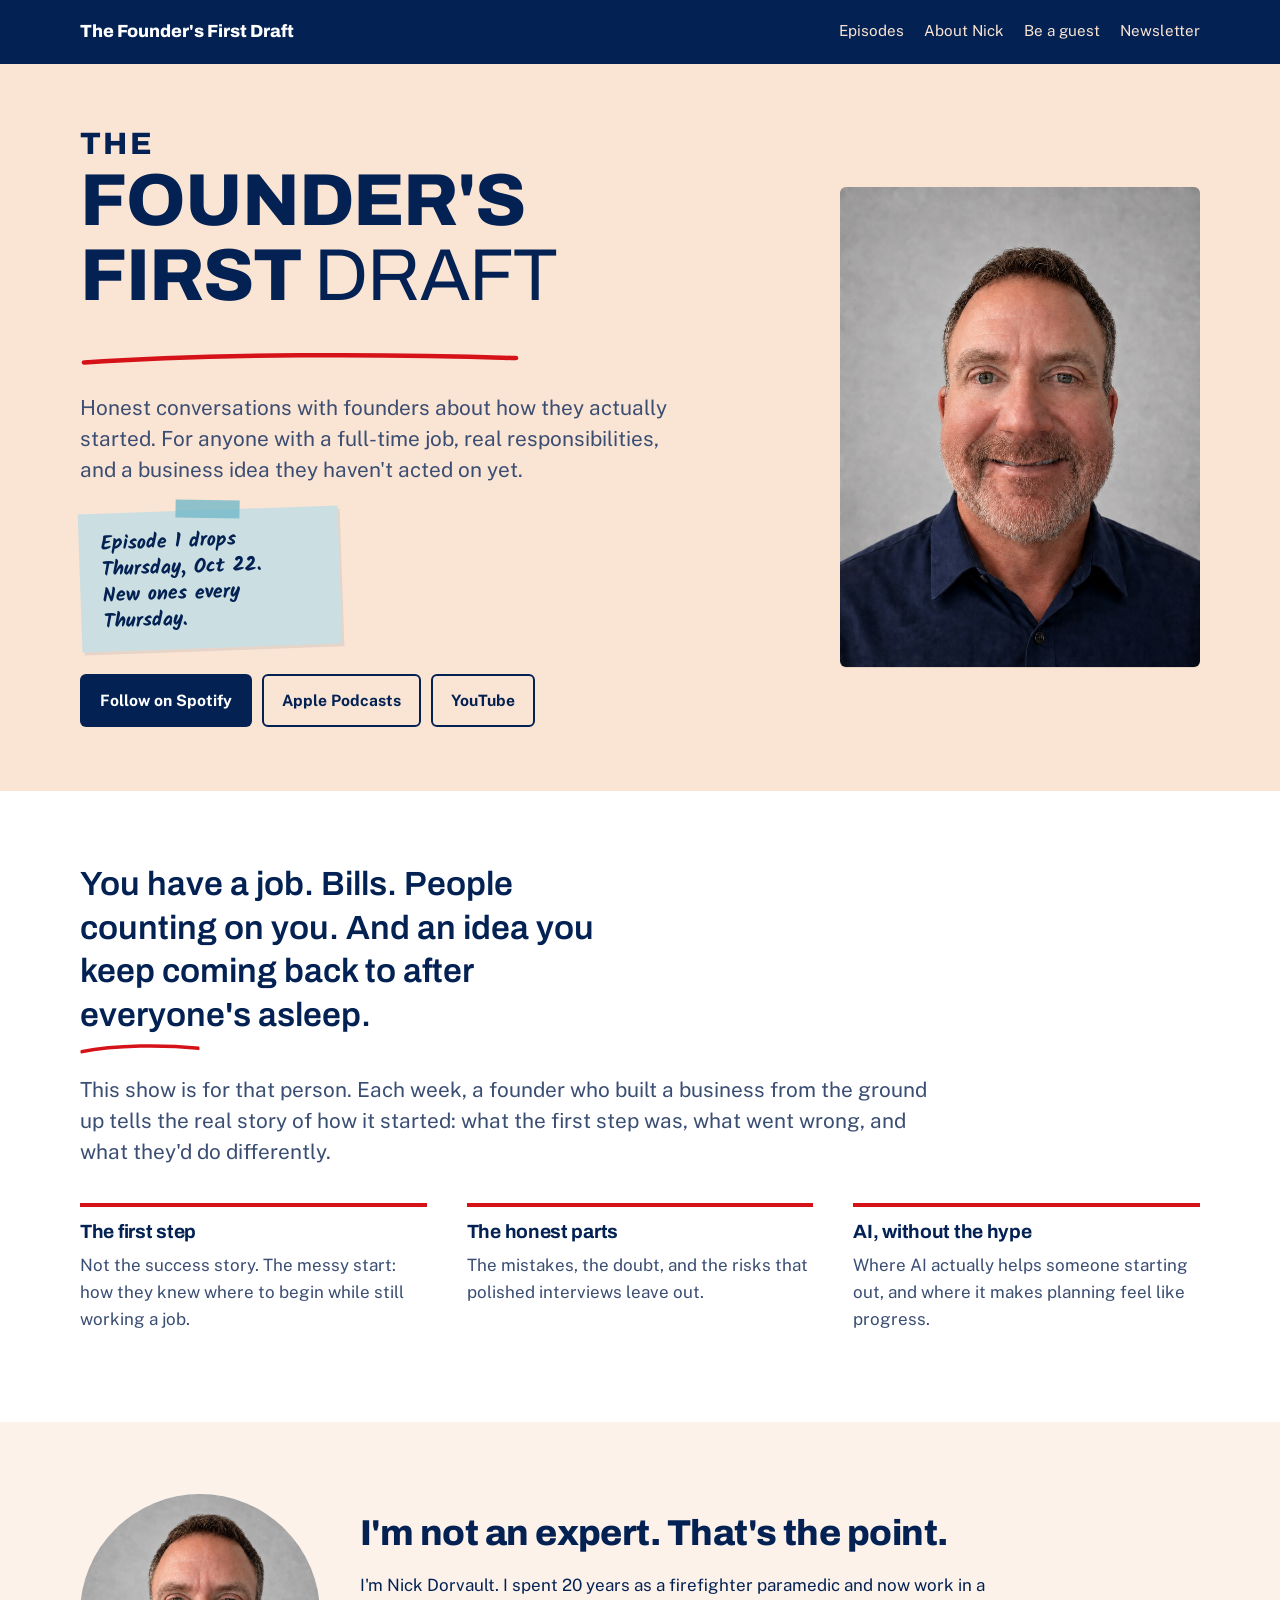
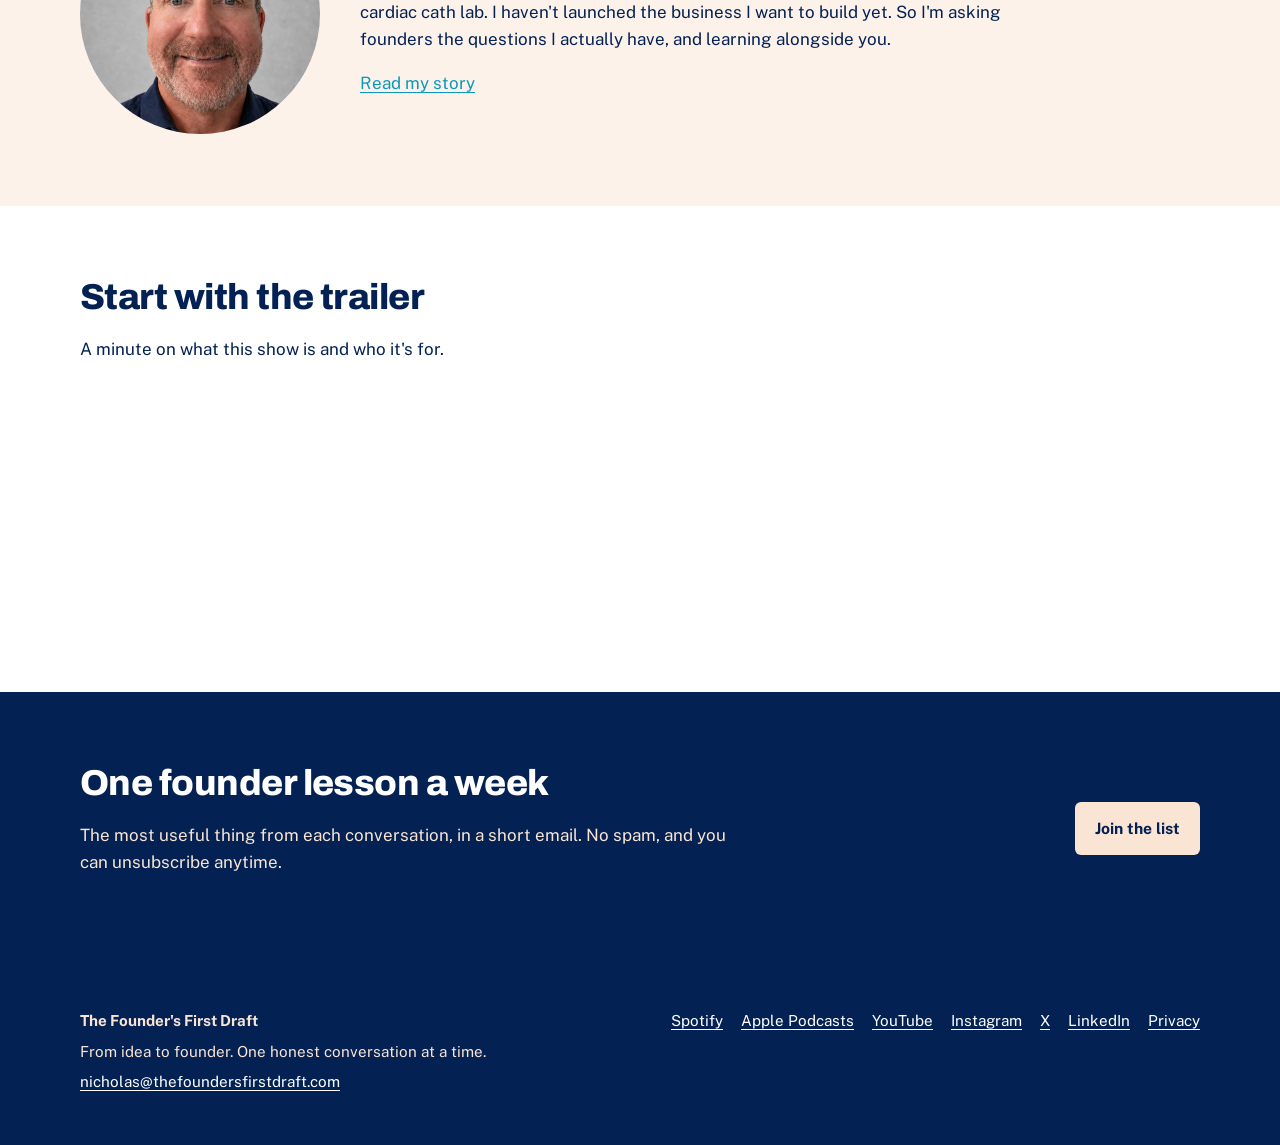
==== commit 5b1ef379: "Rename host photo to refresh cache Co-Authored-By: Claude Opus 5.5 <noreply@anthropic.com> Claude-Se" ====
--- a/index.html
+++ b/index.html
@@ -102,7 +102,7 @@
 
   <section class="section mist">
     <div class="wrap host">
-      <img src="img/nick-square-v2.jpg" alt="" width="240" height="240">
+      <img src="img/nick-host.jpg" alt="" width="240" height="240">
       <div>
         <h2>I'm not an expert. That's the point.</h2>
         <p>I'm Nick Dorvault. I spent 20 years as a firefighter paramedic and now work in a cardiac cath lab. I haven't launched the business I want to build yet. So I'm asking founders the questions I actually have, and learning alongside you.</p>
